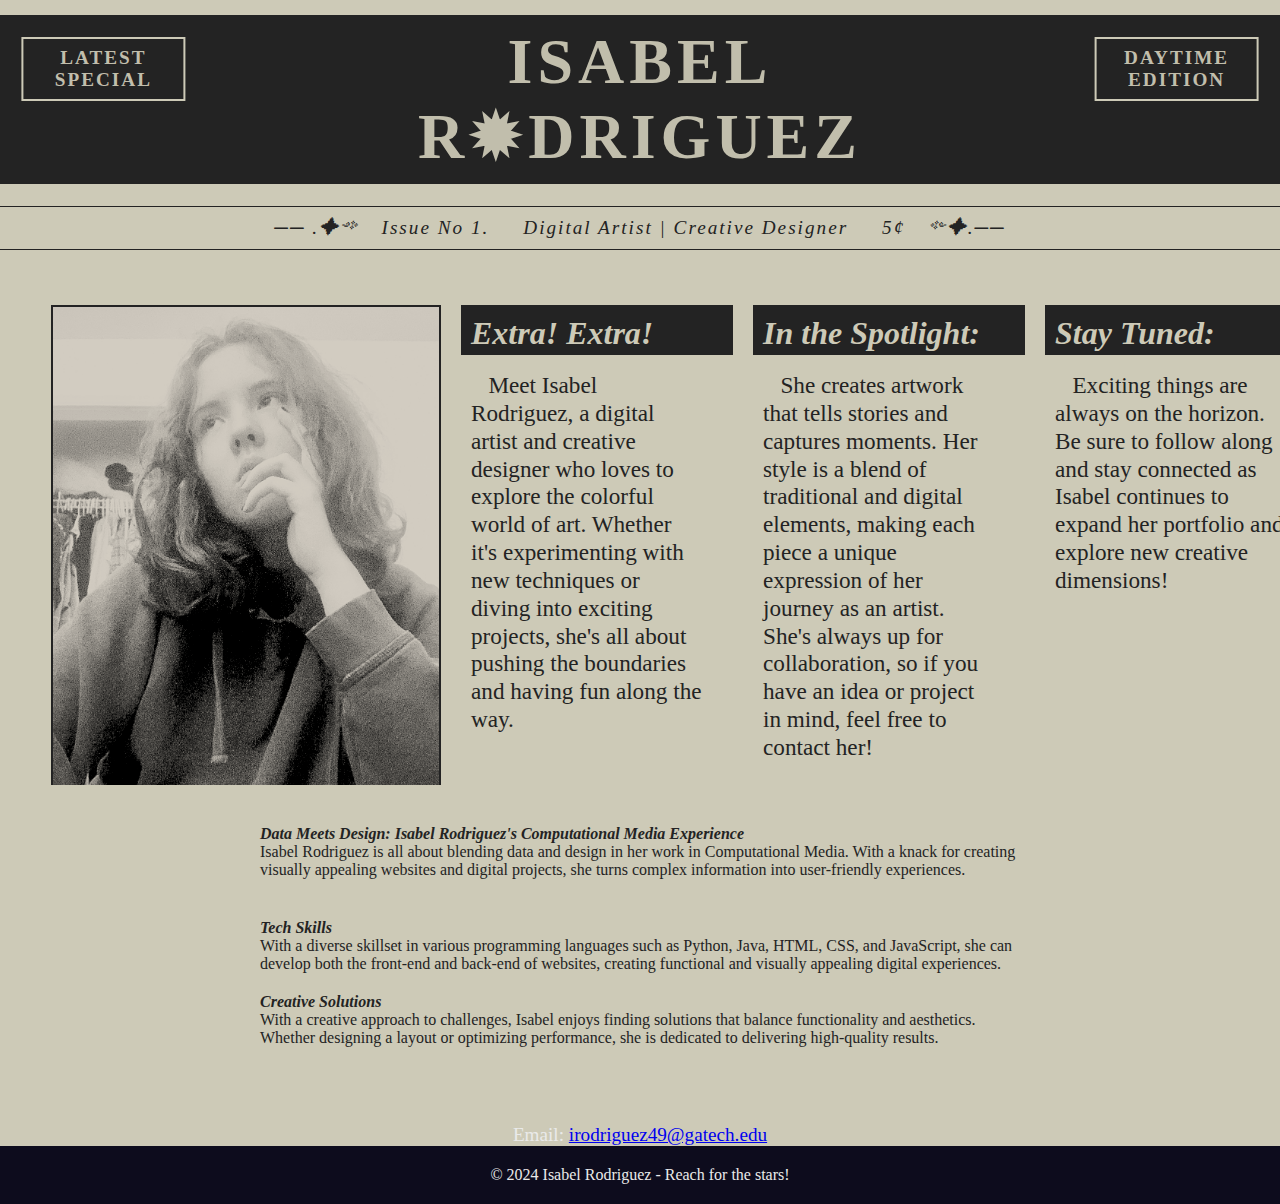
==== index.html @ 781971c8 "renamed homepage to index.html" ====
<!DOCTYPE html>
<html lang="en">
<head>
    <meta charset="UTF-8">
    <meta name="viewport" content="width=device-width, initial-scale=1.0">
    <title>Newspaper Portfolio</title>
    <link rel="stylesheet" href="styles.css">
</head>
<body>
    <header>
        <div class="container">
            <h1>ISABEL R✹DRIGUEZ</h1>
            <div class="header-lines1">
                <div></div> <!-- First line -->
                <p class="header-info"><i>── .✦༺&nbsp;&nbsp;&nbsp;Issue No 1. &nbsp;&nbsp;&nbsp; Digital Artist | Creative Designer &nbsp;&nbsp;&nbsp; 5¢&nbsp;&nbsp;&nbsp;༻✦.──</i></p>
                <div></div> <!-- First line continues -->
            </div>
        </div>
    </header>

    <section id="about">
        <div class="lined-box">
            <img src="images/me.jpg" alt="Isabel Rodriguez Art" />
        </div> <!-- Black-lined empty box -->

        <div class="about-text">
            <div class="column-header">
                <h2><i>Extra! Extra!</i></h2>
                <div class="column-content">
                    <p>&nbsp;&nbsp;&nbsp;Meet Isabel Rodriguez, a digital artist and creative designer who loves to explore the colorful world of art. Whether it's experimenting with new techniques or diving into exciting projects, she's all about pushing the boundaries and having fun along the way.</p>
                </div>
            </div>
            <div class="column-header">
                <h2><i>In the Spotlight:</i></h2>
                <div class="column-content">
                    <p>&nbsp;&nbsp;&nbsp;She creates artwork that tells stories and captures moments. Her style is a blend of traditional and digital elements, making each piece a unique expression of her journey as an artist. She's always up for collaboration, so if you have an idea or project in mind, feel free to contact her!</p>
                </div>
            </div>
            <div class="column-header">
                <h2><i>Stay Tuned:</i></h2>
                <div class="column-content">
                    <p>&nbsp;&nbsp;&nbsp;Exciting things are always on the horizon. Be sure to follow along and stay connected as Isabel continues to expand her portfolio and explore new creative dimensions!</p>
                </div>
            </div>
        </div>
    </section>

    <section id = "skills">
        <div class="skills-header">
            <h4><i>Data Meets Design: Isabel Rodriguez's Computational Media Experience</i></h4>
            <div class="skills-content">Isabel Rodriguez is all about blending data and design in her work in Computational Media. With a knack for creating visually appealing websites and digital projects, she turns complex information into user-friendly experiences.</div>
        </div>
        <div class="skills-header"></div>
            <h4><i>Tech Skills</i></h4>
            <div class="skills-content">With a diverse skillset in various programming languages such as Python, Java, HTML, CSS, and JavaScript, she can develop both the front-end and back-end of websites, creating functional and visually appealing digital experiences.</div>
        </div>
        <div class="skills-header"></div>
            <h4><i>Creative Solutions</i></h4>
            <div class="skills-content"> With a creative approach to challenges, Isabel enjoys finding solutions that balance functionality and aesthetics. Whether designing a layout or optimizing performance, she is dedicated to delivering high-quality results.</div>
        </div>
    </section>


    <section id="contact">
        <div class="container">
            <h2>Let's Connect!</h2>
            <p>Email: <a href="mailto:isabel@example.com">irodriguez49@gatech.edu</a></p>
        </div>
    </section>

    <footer>
        <div class="container">
            <p>© 2024 Isabel Rodriguez - Reach for the stars!</p>
        </div>
    </footer>
</body>
</html>
---- styles.css ----
/* Basic reset */
* {
    margin: 0;
    padding: 0;
    box-sizing: border-box;
}

body {
    font-family: 'Queens Park';
    color: #f1eaea;
    background: #cdcab7;
    background-blend-mode: multiply;
    background-size: cover;
    background-position: center;
}

header {
    text-align: center;
    padding: 15px 0;
    position: relative; /* To position elements inside */
}

header h1 {
    font-size: 4rem;
    position: relative;
    z-index: 1; /* Place it above the black box */
    color: #c1beac; /* Same color as the background */
    background-color: rgb(35, 35, 35);
    
    display: inline-block;
    padding: 10px 300px;
    letter-spacing: 5px; /* Adds a vintage newspaper feel */
}




header h1::before, header h1::after {
    position: absolute;
    width: 160px;
    height: 60px;
    border: 2px solid #cdcab7;
    transform: translateY(-50%);
    align-items: center;
    font-family: 'Queens Park';
    font-size: 1.2rem;
    letter-spacing: 2px;
    color: #c1beac;;
    top: 13%;
    background-color:rgb(35, 35, 35);; /* Background matching body for box */
}

header h1::before {
    display: flex;
    transform: translateX(135%);
    content: 'LATEST SPECIAL';
    left: -200px; /* Position the box to the left of the name */
}

header h1::after {
    display: flex;
    transform: translateX(-135%);
    content: 'DAYTIME EDITION';
    right: -200px; /* Position the box to the right of the name */
}

/* Header lines styling */
.header-lines1{
    padding-top: 2px;
    justify-content: center; /* Center the lines */
    margin: 20px 0; /* Adjust this margin for spacing */
}


.header-lines1 div{
    height: 1px; /* Height of the lines */
    background-color: rgb(35, 35, 35);
}

.header-info {
    font-size: 1.2rem;
    color: rgb(35, 35, 35);
    letter-spacing: 2px;
    white-space: nowrap; /* Keeps all text on one line */
    margin: 10px 0; /* Space above and below the content */
}


h2 {
    text-align: left;
    font-size: 2rem;
    margin-bottom: 20px;
    color: #cdcab7; /* Light purple */
}

#about .lined-box {
    width: 390px; 
    height: 480px;        /* Adjust the height as needed */
    border: 2px solid rgb(35, 35, 35);; /* Black-lined box */
    margin-right: 20px;       /* Space between the box and the text */
    background-color: transparent; /* Keep it empty */
}

#about .lined-box img {
    max-width: 386px;
    max-height: 493px;
    filter: brightness(0.8) contrast(1.1) sepia(0.2);
    object-fit: cover; /* Scale the image to cover the box without distortion */
}


#about {
    display: flex; /* Use flexbox to align items */
    align-items: flex-start; /* Align items at the start */
    justify-content: center; /* Center content horizontally */
    padding: 20px 0; /* Add padding for spacing */
}


.about-text {
    width: 60%;
    display: grid;
    grid-template-columns: repeat(3, 17rem);
    gap: 20px;
}

.column-header {
    background-color: rgb(35, 35, 35);;
    padding: 10px;
    height: 50px;
}


#about p {
    
    margin-right: 20px;       /* Space between the box and the text */
    background-color: transparent; /* Keep it empty */
    font-family: 'Queens Park';
    text-align: center;
    font-size: 1.45rem;
    line-height: 1.2;
    color:rgb(35, 35, 35);
    text-align: left;
}

/*SKILLS SECTION*/

#skills {
    display: flex;
    flex-direction: column; /* Arrange items in a column */
    padding: 20px; /* Add padding for spacing */
    margin: 0 auto; /* Center the section */
    max-width: 800px; /* Limit width for readability */
    color:rgb(35, 35, 35);
}

.skills-header {
    text-align: left; /* Align header to the left */
    margin-bottom: 20px; /* Space below the header */
}

.skills-content {
    display: flex; /* Create a flex container */
    flex-wrap: wrap; /* Allow items to wrap to the next line */
    gap: 20px; /* Space between skill items */
}

.skill-item {
    flex: 1 1 30%; /* Allow items to grow and shrink */
    border: 2px solid rgb(35, 35, 35); /* Border for a boxed effect */
    padding: 15px; /* Padding inside each skill box */
    background-color: rgba(255, 255, 255, 0.9); /* Slightly transparent background */
    color: rgb(35, 35, 35); /* Text color matching the overall theme */
    font-family: 'Queens Park'; /* Keep the font consistent */
}

.skill-item h5 {
    margin-bottom: 10px; /* Space below skill title */
    color: #cdcab7; /* Adjust color for headings */
}


.project {
    width: 30%;
    margin-bottom: 20px;
    text-align: center;
}


#contact p {
    text-align: center;
    font-size: 1.2rem;
    color: #EAEAEA;
}

footer {
    font-family: 'Times New Roman';
    background: rgb(13, 12, 29);
    padding: 20px 0;
    text-align: center;
    color: #EAEAEA;
}
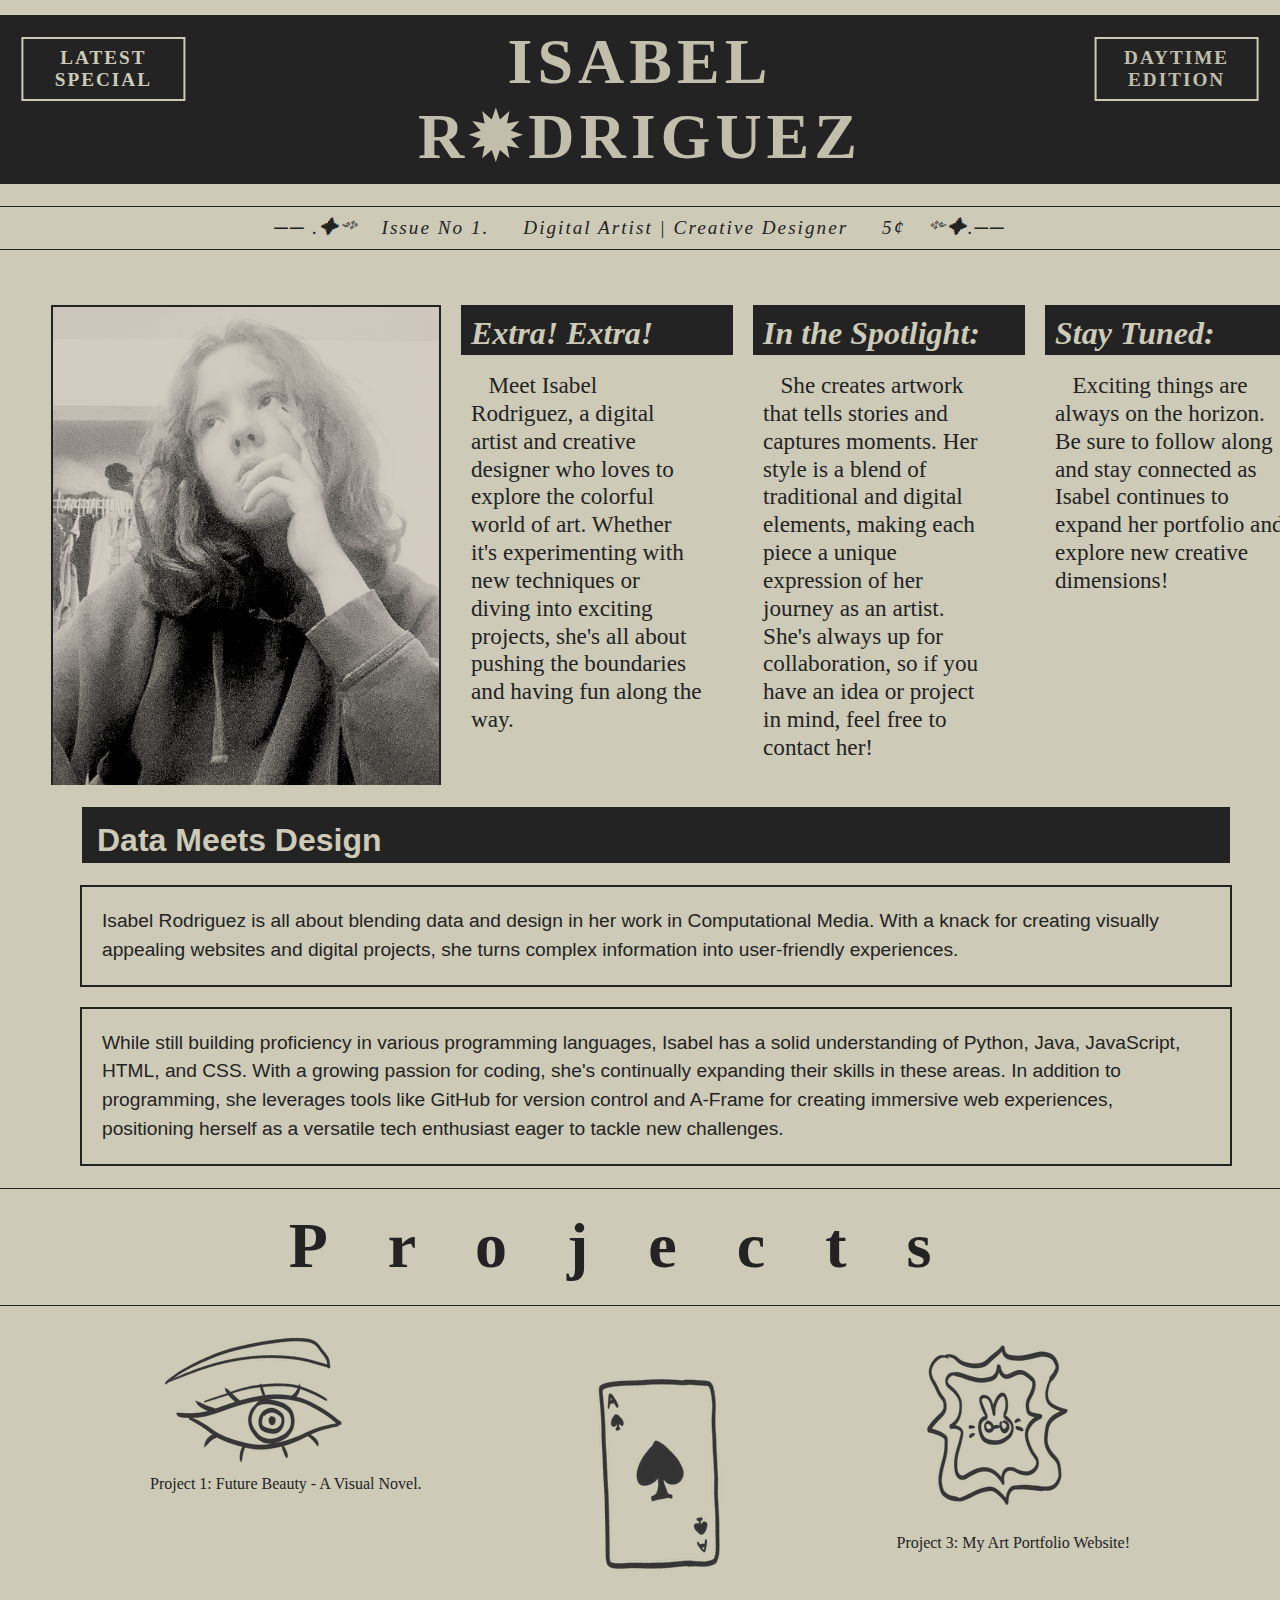
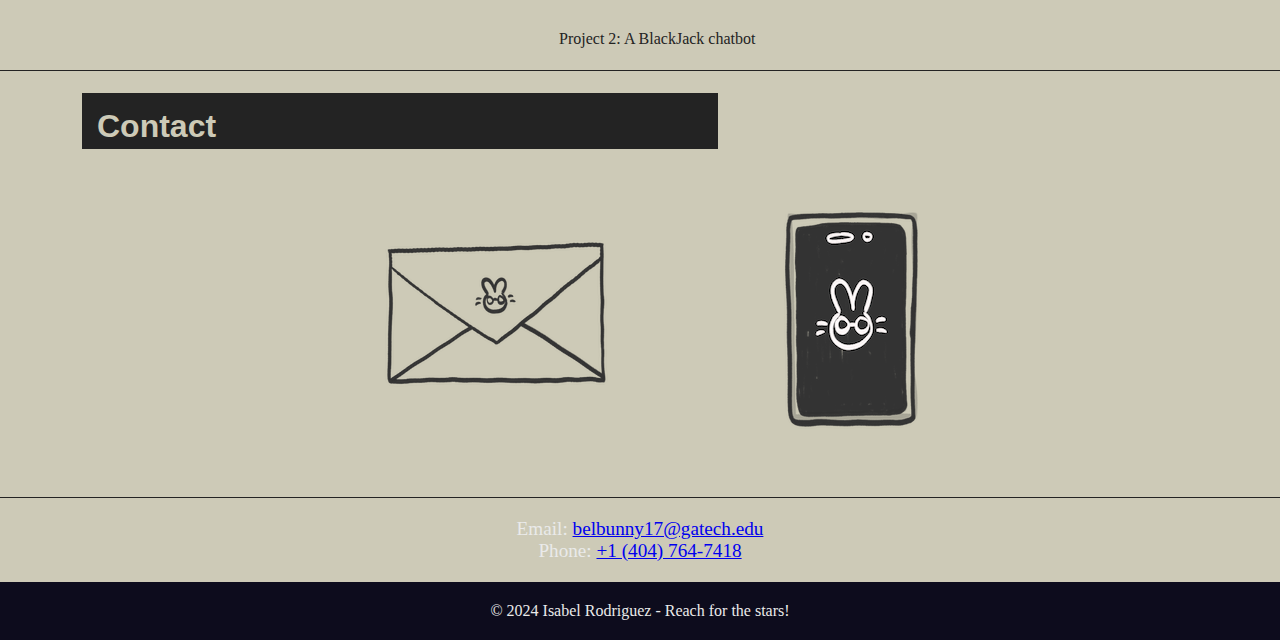
==== commit e8a4ebab: "Dark Mode, Projects, Contacts" ====
--- a/index.html
+++ b/index.html
@@ -7,9 +7,12 @@
     <link rel="stylesheet" href="styles.css">
 </head>
 <body>
+
+    <body data-edition="DAYTIME EDITION">
+
     <header>
         <div class="container">
-            <h1>ISABEL R✹DRIGUEZ</h1>
+            <h1>ISABEL R<span id="toggle-dark-mode">✹</span>DRIGUEZ</h1>
             <div class="header-lines1">
                 <div></div> <!-- First line -->
                 <p class="header-info"><i>── .✦༺&nbsp;&nbsp;&nbsp;Issue No 1. &nbsp;&nbsp;&nbsp; Digital Artist | Creative Designer &nbsp;&nbsp;&nbsp; 5¢&nbsp;&nbsp;&nbsp;༻✦.──</i></p>
@@ -20,8 +23,9 @@
 
     <section id="about">
         <div class="lined-box">
-            <img src="images/me.jpg" alt="Isabel Rodriguez Art" />
+            <img src="images/uh.jpg" alt="Isabel Rodriguez Art" />
         </div> <!-- Black-lined empty box -->
+
 
         <div class="about-text">
             <div class="column-header">
@@ -45,26 +49,82 @@
         </div>
     </section>
 
-    <section id = "skills">
-        <div class="skills-header">
-            <h4><i>Data Meets Design: Isabel Rodriguez's Computational Media Experience</i></h4>
-            <div class="skills-content">Isabel Rodriguez is all about blending data and design in her work in Computational Media. With a knack for creating visually appealing websites and digital projects, she turns complex information into user-friendly experiences.</div>
+    <div class="header-text-container">
+        <div class="header-box">
+            <h2>Data Meets Design</h2>
         </div>
-        <div class="skills-header"></div>
-            <h4><i>Tech Skills</i></h4>
-            <div class="skills-content">With a diverse skillset in various programming languages such as Python, Java, HTML, CSS, and JavaScript, she can develop both the front-end and back-end of websites, creating functional and visually appealing digital experiences.</div>
+        <div class="text-box">
+            <p>Isabel Rodriguez is all about blending data and design in her work in Computational Media. With a knack for creating visually appealing websites and digital projects, she turns complex information into user-friendly experiences.</p>
         </div>
-        <div class="skills-header"></div>
-            <h4><i>Creative Solutions</i></h4>
-            <div class="skills-content"> With a creative approach to challenges, Isabel enjoys finding solutions that balance functionality and aesthetics. Whether designing a layout or optimizing performance, she is dedicated to delivering high-quality results.</div>
+        <div class="image-box">
+            <p> While still building proficiency in various programming languages, Isabel has a solid understanding of Python, Java, JavaScript, HTML, and CSS. With a growing passion for coding, she's continually expanding their skills in these areas. In addition to programming, she leverages tools like GitHub for version control and A-Frame for creating immersive web experiences, positioning herself as a versatile tech enthusiast eager to tackle new challenges.</p>
         </div>
-    </section>
+    </div>
 
+    <div class="header-lines1">
+        <div></div> <!-- First line -->
+    </div>
+
+    <div class="project-header">
+        <h1 style="letter-spacing: 60px;">Projects</h1>
+    </div>
+
+    <div class="header-lines1">
+        <div></div> <!-- First line -->
+    </div>
+
+    <div id="projects">
+        <div class="project-item">
+            <a href="https://neha0223.github.io/Speculative_Design_2700/web/mygame/index.html" target="_blank" class="project-link">
+                <img src="images/openeye.PNG" alt="Project 1" class="project-image">
+            </a>
+            <p class="project-description">Project 1: Future Beauty - A Visual Novel.
+            </p>
+        </div>
+        <div class="project-item">
+            <a href="https://isaiahphilip.github.io/BlackJackChatBot/" target="_blank" class="project-link">
+                <img src="images/card.PNG"Project 2" class="project-image">
+            </a>
+            <p class="project-description">Project 2: A BlackJack chatbot</p>
+        </div>
+        <div class="project-item">
+            <a href="https://kizuroki.github.io/" target="_blank" class="project-link">
+                <img src="images/artgal.PNG" alt="Project 3" class="project-image">
+            </a>
+            <p class="project-description">Project 3: My Art Portfolio Website!</p>
+        </div>
+    </div>
+
+</section>
+
+    <div class="header-lines1">
+        <div></div> <!-- First line -->
+    </div>
+
+    <div class="contact-box">
+        <h2>Contact</h2>
+    </div>
+    
+    <!-- button to get email -->
+
+    <div id="contact-types">
+         <div id="contact-envelope">
+            <button id="envelope" onclick="toggleNav()"></button>
+        </div>
+        <div id="contact-phoneNum">
+            <button id="phone" onclick="toggleNav()"></button>
+         </div>
+    </div>
+
+
+    <div class="header-lines1">
+        <div></div> <!-- First line -->
+    </div>
 
     <section id="contact">
         <div class="container">
-            <h2>Let's Connect!</h2>
-            <p>Email: <a href="mailto:isabel@example.com">irodriguez49@gatech.edu</a></p>
+            <p>Email: <a href="mailto:isabel@example.com">belbunny17@gatech.edu</a></p>
+            <p>Phone: <a href="tel:+1234567890">+1 (404) 764-7418</a></p>
         </div>
     </section>
 
@@ -73,6 +133,26 @@
             <p>© 2024 Isabel Rodriguez - Reach for the stars!</p>
         </div>
     </footer>
+    
+    <script>
+        document.addEventListener("DOMContentLoaded", function () {
+            const toggleDarkMode = document.getElementById("toggle-dark-mode");
+            const body = document.body;
+    
+            toggleDarkMode.addEventListener("click", function () {
+                body.classList.toggle("dark-mode");
+    
+                // Toggle between sun and moon icons
+                if (toggleDarkMode.textContent === "✹") {
+                    toggleDarkMode.textContent = "⏾"; // Change to moon
+                    body.setAttribute("data-edition", "NIGHTTIME EDITION"); // Update edition text
+                } else {
+                    toggleDarkMode.textContent = "✹"; // Change to sun
+                    body.setAttribute("data-edition", "DAYTIME EDITION"); // Revert edition text
+                }
+            });
+        });
+    </script>
 </body>
 </html>
 
--- a/styles.css
+++ b/styles.css
@@ -47,21 +47,45 @@
     letter-spacing: 2px;
     color: #c1beac;;
     top: 13%;
-    background-color:rgb(35, 35, 35);; /* Background matching body for box */
+    background-color:rgb(35, 35, 35); /* Background matching body for box */
 }
 
 header h1::before {
     display: flex;
     transform: translateX(135%);
     content: 'LATEST SPECIAL';
+    color: #cdcab7;
     left: -200px; /* Position the box to the left of the name */
 }
 
+.dark-mode header h1::before {
+    background-color:  rgb(35, 35, 35);
+    color: #888992;
+    border:  rgb(35, 35, 35);
+}
+
+.dark-mode header h1::after {
+    background-color:  rgb(35, 35, 35);
+    color: #888992;
+    border:  rgb(35, 35, 35);
+}
+
+/* Default edition */
 header h1::after {
     display: flex;
     transform: translateX(-135%);
+    content: attr(data-edition); /* Use attribute value */
+    right: -200px; /* Position the box to the right of the name */
+}
+
+/* Update body attribute for dynamic edition */
+body[data-edition="NIGHTTIME EDITION"] header h1::after {
+    content: 'NIGHTTIME EDITION';
+}
+
+body[data-edition="DAYTIME EDITION"] header h1::after {
     content: 'DAYTIME EDITION';
-    right: -200px; /* Position the box to the right of the name */
+
 }
 
 /* Header lines styling */
@@ -143,54 +167,223 @@
     text-align: left;
 }
 
-/*SKILLS SECTION*/
-
-#skills {
+/* Header box */
+.header-box {
+    height: 60px;
+
+    margin-left: 80px;
+    width: 90%; /* Adjust width as needed */
+    background-color: rgb(35, 35, 35); /* Black background */
+    color: #f1eaea; /* Light text color */
+    text-align: center; /* Center-align text */
+    padding: 15px; /* Add padding inside the box */
+    font-family: 'Queens Park', sans-serif; /* Use the same font */
+    font-size: 1.8rem; /* Adjust font size */
+    border: 2px solid #cdcab7; /* Optional border for emphasis */
+}
+
+/* Text box */
+.text-box {
+    margin-top: 20px; /* Space between the header and text box */
+    margin-left: 80px;
+
+    width: 90%; /* Adjust width */
+    padding: 20px;
+    border: 2px solid rgb(35, 35, 35); /* Black outline */
+    background-color: transparent;
+    font-family: 'Queens Park', sans-serif;
+    font-size: 1.2rem;
+    line-height: 1.5;
+    color: rgb(35, 35, 35);
+    position: relative; /* Ensure it's not affected by the right box */
+}
+
+/* Image box */
+.image-box {
+    margin-top: 20px; /* Space between the text and image */
+    margin-left: 80px;
+    width: 90%; /* Adjust width */
+    padding: 20px;
+    border: 2px solid rgb(35, 35, 35); /* Black outline */
+    background-color: transparent;
+    font-family: 'Queens Park', sans-serif;
+    font-size: 1.2rem;
+    line-height: 1.5;
+    color: rgb(35, 35, 35);
+    position: relative; /* Ensure it's not affected by the right box */
+}
+
+.project-header {
+    color: rgb(35, 35, 35);
+    margin-top: 20px;
+    text-align: center;
+    font-size: 2rem;
+    margin-bottom: 20px;
+}
+
+.contact-box {
+    margin-left: 80px;
+    width: 50%; /* Adjust width as needed */
+    height: 60px;
+    background-color: rgb(35, 35, 35); /* Black background */
+    color: #f1eaea; /* Light text color */
+    text-align: center; /* Center-align text */
+    padding: 15px; /* Add padding inside the box */
+    font-family: 'Queens Park', sans-serif; /* Use the same font */
+    font-size: 1.8rem; /* Adjust font size */
+    border: 2px solid #cdcab7; /* Optional border for emphasis */
+}
+
+/* Dark mode styles */
+.dark-mode {
+    background-color: rgb(35, 35, 35);
+    color:#888992
+}
+
+.dark-mode .column-header {
+    background-color:#888992;
+}
+
+.dark-mode h2 {
+    color: rgb(35, 35, 35);
+}
+
+
+.dark-mode header {
+    background-color: rgb(35, 35, 35);
+}
+
+.dark-mode header h1 {
+    color: rgb(35, 35, 35);
+    background-color: #888992;
+}
+
+.dark-mode .header-lines1 div {
+    background-color:#888992
+}
+
+.dark-mode p, .dark-mode h4 {
+    color: #888992
+}
+
+.dark-mode #about .lined-box {
+    border-color: #888992
+}
+
+.dark-mode #about p {
+    color: #888992
+}
+
+.dark-mode #skills {
+    color: #888992
+}
+
+.dark-mode #projects {
+    color: #888992
+}
+
+.dark-mode footer {
+    background: rgb(35, 35, 35);
+    color: #888992
+}
+.dark-mode .contact-box {
+    background-color: #888992
+}
+
+.dark-mode .header-box {
+    background-color: #888992
+}
+
+
+
+.dark-mode .text-box {
+    border-color: #888992
+}
+
+.dark-mode .image-box {
+    border-color: #888992
+}
+
+.dark-mode .project-header {
+    color: #888992
+}
+
+
+#projects {
+    display: flex; /* Use flexbox for layout */
+    justify-content: space-between; /* Add space between items */
+    gap: 0px; /* Optional: control spacing between items */
+    padding-left: 150px; /* Add padding around the section */
+    padding-right: 150px; /* Add padding around the section */
+    color: rgb(35, 35, 35);
+}
+
+
+
+
+#contact p {
+    text-align: center;
+    font-size: 1.2rem;
+    color: #EAEAEA;
+}
+
+#envelope {
+    cursor: pointer; /* Make sure pointer is shown */
+    width: 300px; /* Adjust width as needed */
+    height: 300px; /* Maintain aspect ratio */
+    background-size: contain;
+    background-position: center;
+    background-repeat: no-repeat;
+    transition: opacity 1s; /* Smooth transition for opacity change */
+    background: url('images/closede.PNG') no-repeat center;
+    border: none;
+    margin-left: 60px;
+}
+
+#envelope:hover {
+    background: url('images/opene.PNG') no-repeat center;
+}
+
+#envelope.active {
+    background: url('images/closede.PNG') no-repeat center;
+}
+
+#phone {
+    cursor: pointer; /* Make sure pointer is shown */
+    width: 300px; /* Adjust width as needed */
+    height: 300px; /* Maintain aspect ratio */
+    background-size: contain;
+    background-position: center;
+    background-repeat: no-repeat;
+    transition: opacity 1s; /* Smooth transition for opacity change */
+    background: url('images/off.PNG') no-repeat center;
+    border: none;
+    top: 0px;
+    right: 0px;
+    margin-left: 60px;
+}
+
+#phone:hover {
+    background: url('images/onp.PNG') no-repeat center;
+}
+
+#phone.active {
+    background: url('images/off.PNG') no-repeat center;
+}
+
+#contact {
+    margin-top: 20px;
+    margin-bottom: 20px;
+}
+
+.dark-mode #contact {
+    border: #888992;
+}
+
+#contact-types {
     display: flex;
-    flex-direction: column; /* Arrange items in a column */
-    padding: 20px; /* Add padding for spacing */
-    margin: 0 auto; /* Center the section */
-    max-width: 800px; /* Limit width for readability */
-    color:rgb(35, 35, 35);
-}
-
-.skills-header {
-    text-align: left; /* Align header to the left */
-    margin-bottom: 20px; /* Space below the header */
-}
-
-.skills-content {
-    display: flex; /* Create a flex container */
-    flex-wrap: wrap; /* Allow items to wrap to the next line */
-    gap: 20px; /* Space between skill items */
-}
-
-.skill-item {
-    flex: 1 1 30%; /* Allow items to grow and shrink */
-    border: 2px solid rgb(35, 35, 35); /* Border for a boxed effect */
-    padding: 15px; /* Padding inside each skill box */
-    background-color: rgba(255, 255, 255, 0.9); /* Slightly transparent background */
-    color: rgb(35, 35, 35); /* Text color matching the overall theme */
-    font-family: 'Queens Park'; /* Keep the font consistent */
-}
-
-.skill-item h5 {
-    margin-bottom: 10px; /* Space below skill title */
-    color: #cdcab7; /* Adjust color for headings */
-}
-
-
-.project {
-    width: 30%;
-    margin-bottom: 20px;
-    text-align: center;
-}
-
-
-#contact p {
-    text-align: center;
-    font-size: 1.2rem;
-    color: #EAEAEA;
+    justify-content: center;
+    margin-top: 20px;
 }
 
 footer {
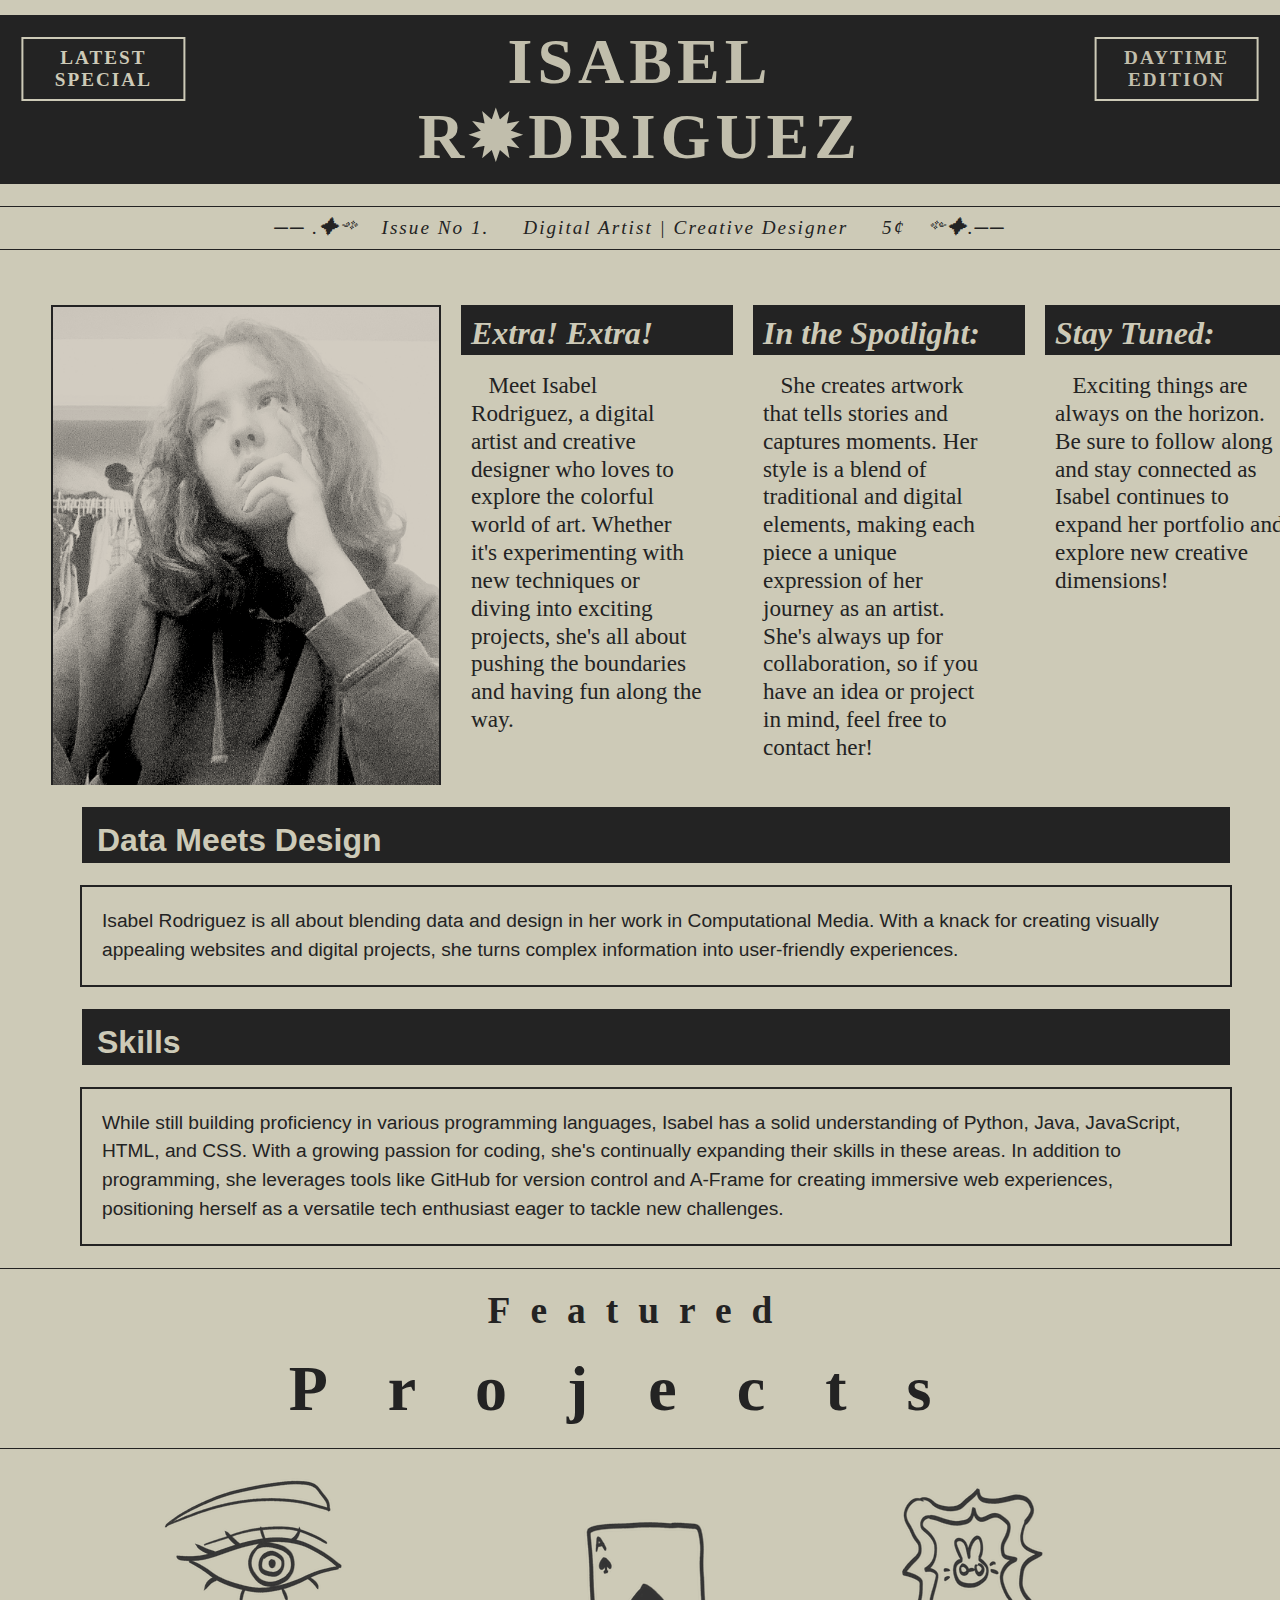
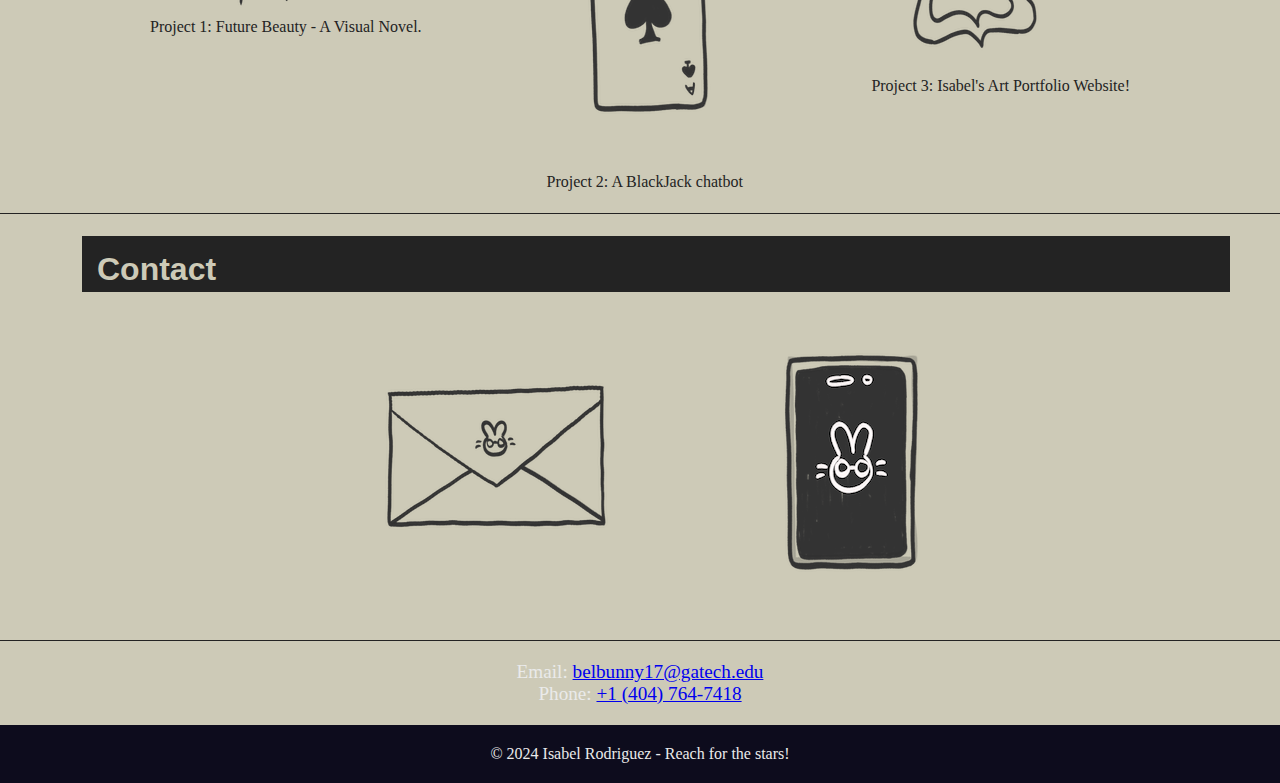
==== commit 76b201d1: "cleaning" ====
--- a/index.html
+++ b/index.html
@@ -56,6 +56,9 @@
         <div class="text-box">
             <p>Isabel Rodriguez is all about blending data and design in her work in Computational Media. With a knack for creating visually appealing websites and digital projects, she turns complex information into user-friendly experiences.</p>
         </div>
+        <div class="header-box2">
+            <h2>Skills</h2>
+        </div>
         <div class="image-box">
             <p> While still building proficiency in various programming languages, Isabel has a solid understanding of Python, Java, JavaScript, HTML, and CSS. With a growing passion for coding, she's continually expanding their skills in these areas. In addition to programming, she leverages tools like GitHub for version control and A-Frame for creating immersive web experiences, positioning herself as a versatile tech enthusiast eager to tackle new challenges.</p>
         </div>
@@ -63,6 +66,10 @@
 
     <div class="header-lines1">
         <div></div> <!-- First line -->
+    </div>
+
+    <div class="project-header">
+        <h3 style="letter-spacing: 20px;">Featured</h3>
     </div>
 
     <div class="project-header">
@@ -80,6 +87,7 @@
             </a>
             <p class="project-description">Project 1: Future Beauty - A Visual Novel.
             </p>
+    
         </div>
         <div class="project-item">
             <a href="https://isaiahphilip.github.io/BlackJackChatBot/" target="_blank" class="project-link">
@@ -91,7 +99,7 @@
             <a href="https://kizuroki.github.io/" target="_blank" class="project-link">
                 <img src="images/artgal.PNG" alt="Project 3" class="project-image">
             </a>
-            <p class="project-description">Project 3: My Art Portfolio Website!</p>
+            <p class="project-description">Project 3: Isabel's Art Portfolio Website!</p>
         </div>
     </div>
 
--- a/styles.css
+++ b/styles.css
@@ -182,6 +182,10 @@
     border: 2px solid #cdcab7; /* Optional border for emphasis */
 }
 
+.dark-mode .header-box {
+    border: #888992;
+}
+
 /* Text box */
 .text-box {
     margin-top: 20px; /* Space between the header and text box */
@@ -198,6 +202,34 @@
     position: relative; /* Ensure it's not affected by the right box */
 }
 
+.header-box2 {
+    height: 60px;
+    margin-top: 20px; /* Space between the header and text box */;
+    margin-left: 80px;
+    width: 90%; /* Adjust width as needed */
+    background-color: rgb(35, 35, 35); /* Black background */
+    color: #f1eaea; /* Light text color */
+    text-align: center; /* Center-align text */
+    padding: 15px; /* Add padding inside the box */
+    font-family: 'Queens Park', sans-serif; /* Use the same font */
+    font-size: 1.8rem; /* Adjust font size */
+    border: 2px solid #cdcab7; /* Optional border for emphasis */
+}
+
+.dark-mode .header-box2 {
+    height: 60px;
+    margin-top: 20px; /* Space between the header and text box */;
+    margin-left: 80px;
+    width: 90%; /* Adjust width as needed */
+    background-color: #888992; /* Black background */
+    color: #f1eaea; /* Light text color */
+    text-align: center; /* Center-align text */
+    padding: 15px; /* Add padding inside the box */
+    font-family: 'Queens Park', sans-serif; /* Use the same font */
+    font-size: 1.8rem; /* Adjust font size */
+    border: 2px solid#888992;; /* Optional border for emphasis */
+}
+
 /* Image box */
 .image-box {
     margin-top: 20px; /* Space between the text and image */
@@ -223,7 +255,7 @@
 
 .contact-box {
     margin-left: 80px;
-    width: 50%; /* Adjust width as needed */
+    width: 90%; /* Adjust width as needed */
     height: 60px;
     background-color: rgb(35, 35, 35); /* Black background */
     color: #f1eaea; /* Light text color */
@@ -240,6 +272,10 @@
     color:#888992
 }
 
+.dark-mode .contact-box {
+    border: #888992;
+}
+
 .dark-mode .column-header {
     background-color:#888992;
 }
@@ -318,6 +354,13 @@
     color: rgb(35, 35, 35);
 }
 
+#projects .project-image {
+    transition: transform 0.3s ease; /* Smooth transition */
+}
+
+#projects .project-image:hover {
+    transform: scale(1.1); /* Slight zoom-in effect */
+}
 
 
 
@@ -342,6 +385,8 @@
 
 #envelope:hover {
     background: url('images/opene.PNG') no-repeat center;
+    transition: transform 0.3s ease; /* Smooth transition */
+    transform: scale(1.1);
 }
 
 #envelope.active {
@@ -365,6 +410,9 @@
 
 #phone:hover {
     background: url('images/onp.PNG') no-repeat center;
+    transition: transform 0.3s ease; /* Smooth transition */
+    transform: scale(1.1);
+
 }
 
 #phone.active {
@@ -378,6 +426,7 @@
 
 .dark-mode #contact {
     border: #888992;
+
 }
 
 #contact-types {
@@ -385,6 +434,7 @@
     justify-content: center;
     margin-top: 20px;
 }
+
 
 footer {
     font-family: 'Times New Roman';
